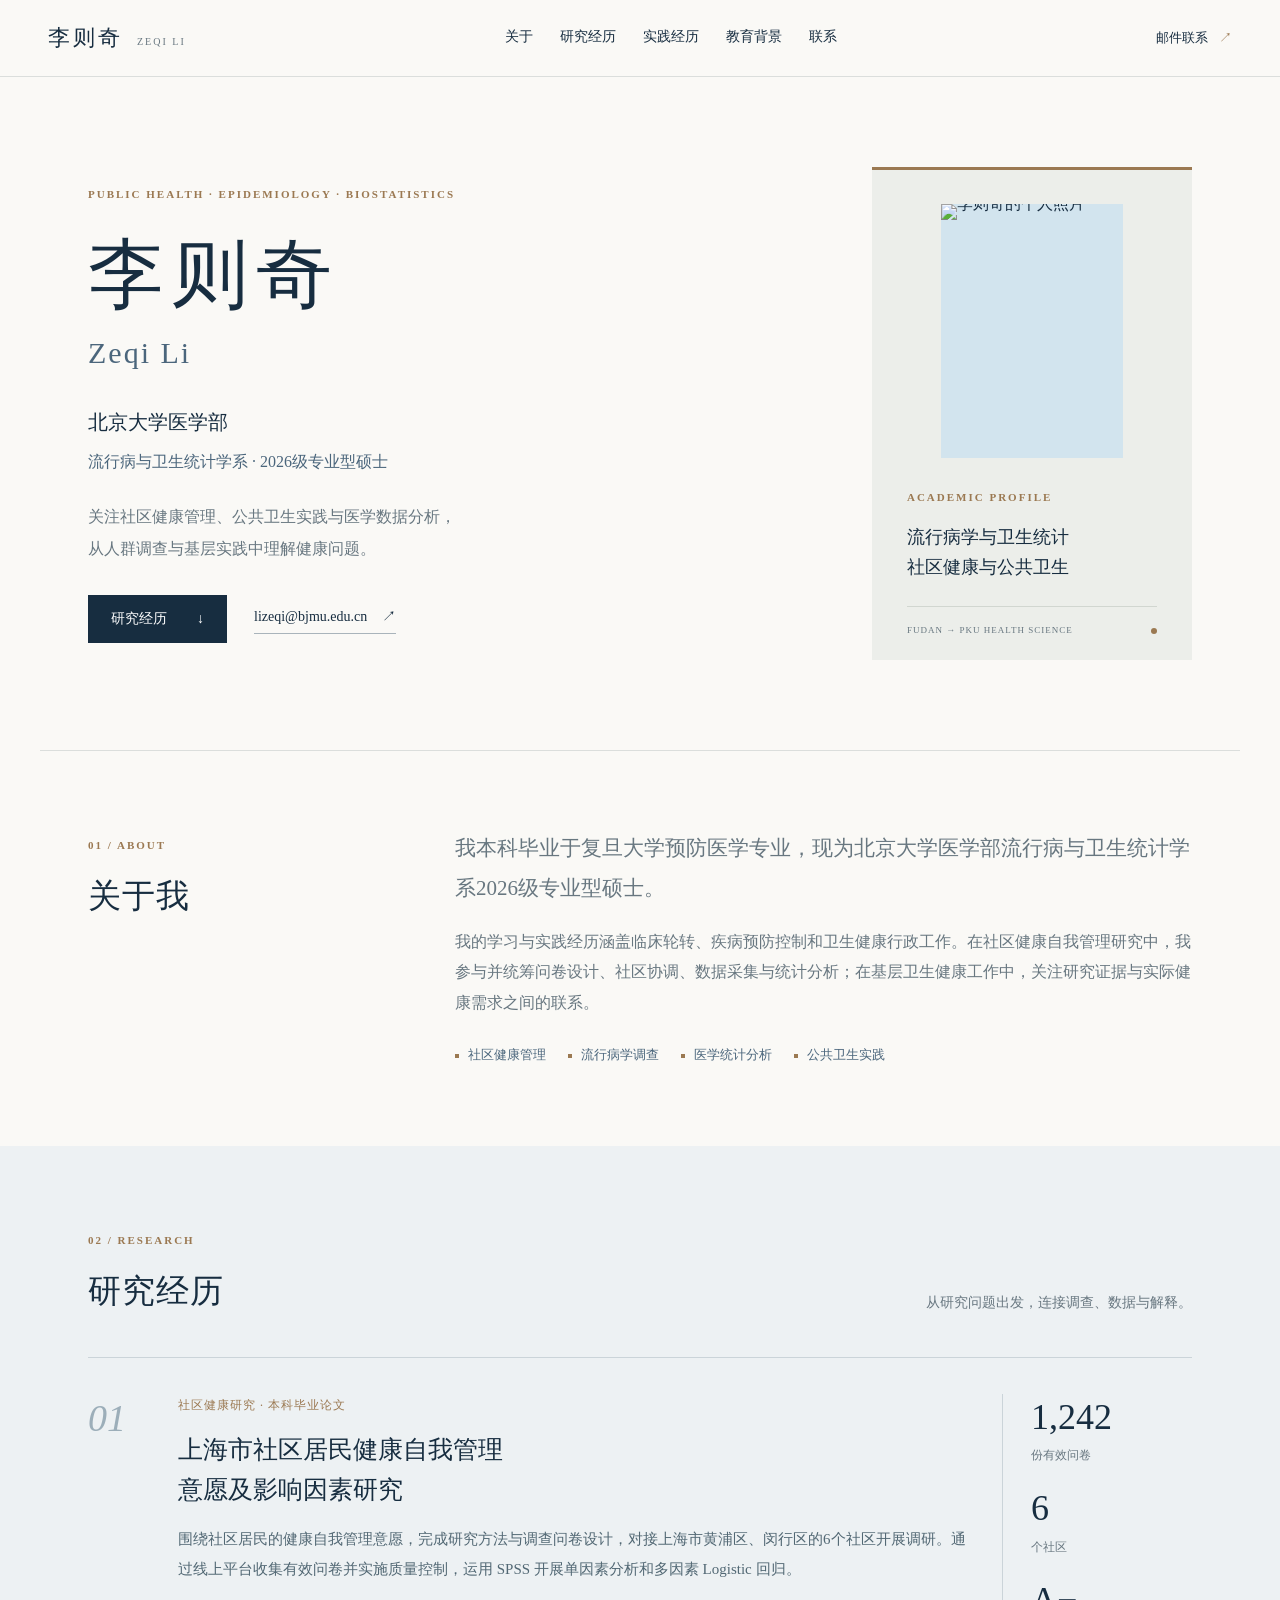
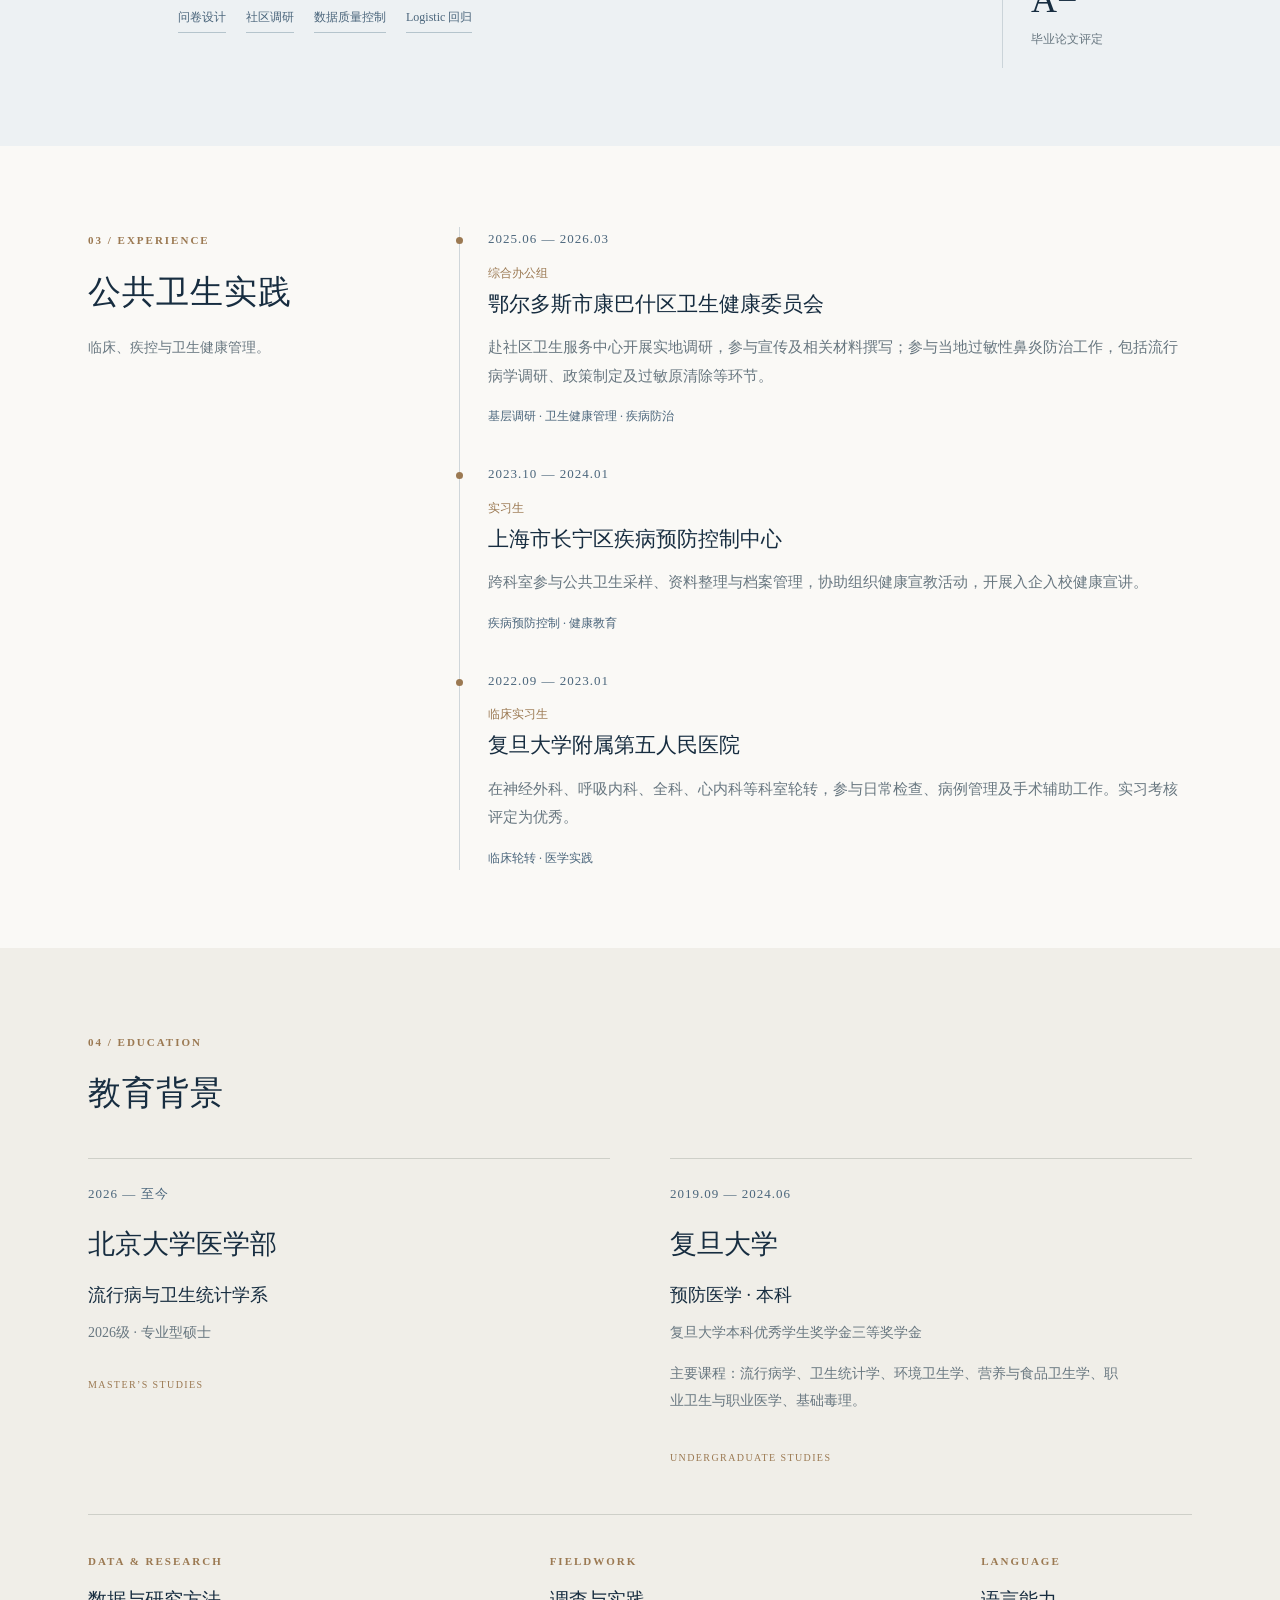
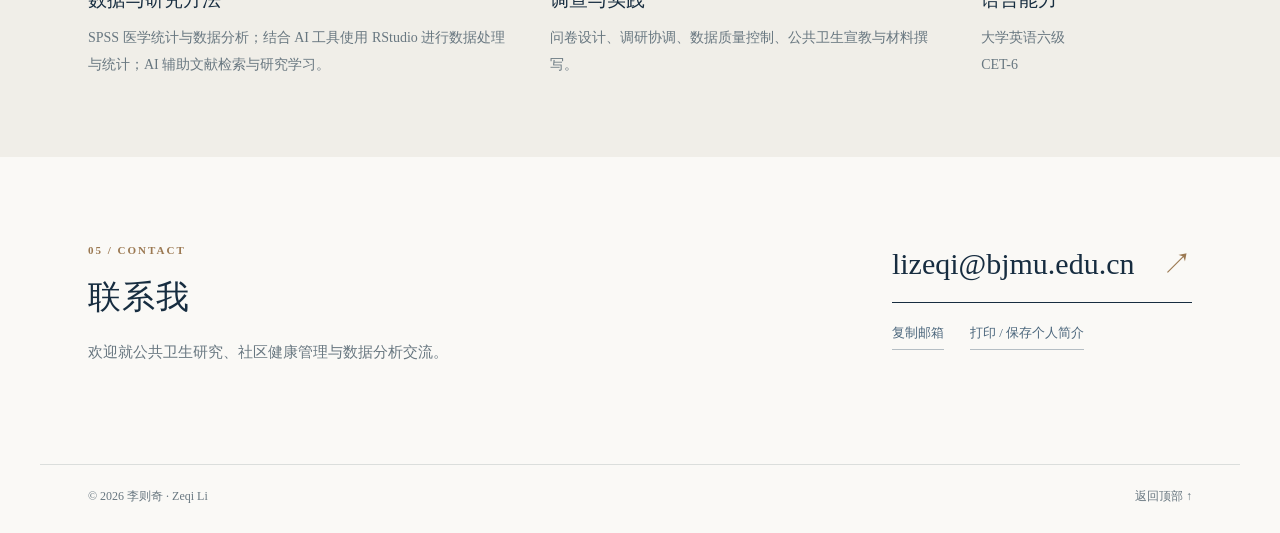
==== index.html @ c4c98eb8 "Publish personal homepage" ====
<!doctype html>
<html lang="zh-CN"><head><meta charset="utf-8"><meta name="viewport" content="width=device-width,initial-scale=1"><meta name="description" content="李则奇的个人主页。北京大学医学部流行病与卫生统计学系2026级专业型硕士，关注社区健康管理、公共卫生实践与医学数据分析。"><meta name="theme-color" content="#172d40"><title>李则奇 | Zeqi Li</title><link rel="icon" href="assets/favicon.svg" type="image/svg+xml"><link rel="stylesheet" href="style.css"></head>
<body><a href="#main" class="skip">跳到正文</a><header class="site-header"><a href="#top" class="wordmark" aria-label="李则奇 首页">李则奇<span>ZEQI LI</span></a><nav aria-label="主要导航"><a href="#about">关于</a><a href="#research">研究经历</a><a href="#experience">实践经历</a><a href="#education">教育背景</a><a href="#contact">联系</a></nav><a class="header-contact" href="mailto:lizeqi@bjmu.edu.cn">邮件联系 <span>↗</span></a></header>
<main id="main"><section id="top" class="hero container"><div class="hero-main"><p class="eyebrow">PUBLIC HEALTH · EPIDEMIOLOGY · BIOSTATISTICS</p><h1>李则奇<span>Zeqi Li</span></h1><p class="affiliation">北京大学医学部<br><span>流行病与卫生统计学系 · 2026级专业型硕士</span></p><p class="hero-description">关注社区健康管理、公共卫生实践与医学数据分析，<br class="desktop-break">从人群调查与基层实践中理解健康问题。</p><div class="hero-actions"><a class="button primary" href="#research">研究经历 <span>↓</span></a><a class="text-link" href="mailto:lizeqi@bjmu.edu.cn">lizeqi@bjmu.edu.cn <span>↗</span></a></div></div><aside class="profile-panel" aria-label="个人简介"><div class="portrait-wrap"><img src="assets/portrait.jpg" width="203" height="284" alt="李则奇的个人照片"></div><div class="profile-caption"><span class="small-label">ACADEMIC PROFILE</span><p>流行病学与卫生统计<br>社区健康与公共卫生</p></div><div class="profile-foot"><span>FUDAN → PKU HEALTH SCIENCE</span><i aria-hidden="true"></i></div></aside></section>
<section id="about" class="container about section"><div class="section-index"><span>01 / ABOUT</span><h2>关于我</h2></div><div class="about-content"><p class="intro">我本科毕业于复旦大学预防医学专业，现为北京大学医学部流行病与卫生统计学系2026级专业型硕士。</p><p>我的学习与实践经历涵盖临床轮转、疾病预防控制和卫生健康行政工作。在社区健康自我管理研究中，我参与并统筹问卷设计、社区协调、数据采集与统计分析；在基层卫生健康工作中，关注研究证据与实际健康需求之间的联系。</p><div class="focus-list" aria-label="关注方向"><span>社区健康管理</span><span>流行病学调查</span><span>医学统计分析</span><span>公共卫生实践</span></div></div></section>
<section id="research" class="research-band"><div class="container section"><div class="section-top"><div class="section-index"><span>02 / RESEARCH</span><h2>研究经历</h2></div><p class="section-note">从研究问题出发，连接调查、数据与解释。</p></div><article class="research-project"><div class="project-number">01</div><div class="project-main"><p class="project-type">社区健康研究 · 本科毕业论文</p><h3>上海市社区居民健康自我管理<br class="desktop-break">意愿及影响因素研究</h3><p>围绕社区居民的健康自我管理意愿，完成研究方法与调查问卷设计，对接上海市黄浦区、闵行区的6个社区开展调研。通过线上平台收集有效问卷并实施质量控制，运用 SPSS 开展单因素分析和多因素 Logistic 回归。</p><div class="project-methods"><span>问卷设计</span><span>社区调研</span><span>数据质量控制</span><span>Logistic 回归</span></div></div><aside class="project-facts"><div><strong>1,242</strong><span>份有效问卷</span></div><div><strong>6</strong><span>个社区</span></div><div><strong>A−</strong><span>毕业论文评定</span></div></aside></article></div></section>
<section id="experience" class="container section experience"><div class="section-index"><span>03 / EXPERIENCE</span><h2>公共卫生实践</h2><p class="section-note">临床、疾控与卫生健康管理。</p></div><div class="timeline"><article><div class="time">2025.06 — 2026.03</div><div class="timeline-content"><p class="role">综合办公组</p><h3>鄂尔多斯市康巴什区卫生健康委员会</h3><p>赴社区卫生服务中心开展实地调研，参与宣传及相关材料撰写；参与当地过敏性鼻炎防治工作，包括流行病学调研、政策制定及过敏原清除等环节。</p><span class="experience-tag">基层调研 · 卫生健康管理 · 疾病防治</span></div></article><article><div class="time">2023.10 — 2024.01</div><div class="timeline-content"><p class="role">实习生</p><h3>上海市长宁区疾病预防控制中心</h3><p>跨科室参与公共卫生采样、资料整理与档案管理，协助组织健康宣教活动，开展入企入校健康宣讲。</p><span class="experience-tag">疾病预防控制 · 健康教育</span></div></article><article><div class="time">2022.09 — 2023.01</div><div class="timeline-content"><p class="role">临床实习生</p><h3>复旦大学附属第五人民医院</h3><p>在神经外科、呼吸内科、全科、心内科等科室轮转，参与日常检查、病例管理及手术辅助工作。实习考核评定为优秀。</p><span class="experience-tag">临床轮转 · 医学实践</span></div></article></div></section>
<section id="education" class="education-band"><div class="container section"><div class="section-top"><div class="section-index"><span>04 / EDUCATION</span><h2>教育背景</h2></div></div><div class="education-grid"><article class="education-item"><p class="education-date">2026 — 至今</p><h3>北京大学医学部</h3><p class="degree">流行病与卫生统计学系</p><p class="muted">2026级 · 专业型硕士</p><span class="education-label">MASTER’S STUDIES</span></article><article class="education-item"><p class="education-date">2019.09 — 2024.06</p><h3>复旦大学</h3><p class="degree">预防医学 · 本科</p><p class="muted">复旦大学本科优秀学生奖学金三等奖学金</p><p class="courses">主要课程：流行病学、卫生统计学、环境卫生学、营养与食品卫生学、职业卫生与职业医学、基础毒理。</p><span class="education-label">UNDERGRADUATE STUDIES</span></article></div><div class="skills"><div><span class="small-label">DATA & RESEARCH</span><h3>数据与研究方法</h3><p>SPSS 医学统计与数据分析；结合 AI 工具使用 RStudio 进行数据处理与统计；AI 辅助文献检索与研究学习。</p></div><div><span class="small-label">FIELDWORK</span><h3>调查与实践</h3><p>问卷设计、调研协调、数据质量控制、公共卫生宣教与材料撰写。</p></div><div><span class="small-label">LANGUAGE</span><h3>语言能力</h3><p>大学英语六级<br>CET-6</p></div></div></div></section>
<section id="contact" class="container section contact"><div><p class="eyebrow">05 / CONTACT</p><h2>联系我</h2><p>欢迎就公共卫生研究、社区健康管理与数据分析交流。</p></div><div class="contact-details"><a class="email-link" href="mailto:lizeqi@bjmu.edu.cn">lizeqi@bjmu.edu.cn <span>↗</span></a><div class="contact-actions"><button id="copy-email" type="button">复制邮箱</button><button id="print-profile" type="button">打印 / 保存个人简介</button></div><p id="copy-status" role="status" aria-live="polite"></p></div></section></main><footer class="container"><span>© 2026 李则奇 · Zeqi Li</span><a href="#top">返回顶部 ↑</a></footer><script src="app.js"></script></body></html>
---- style.css ----
:root{--ink:#172d40;--blue:#4b667c;--paper:#faf9f6;--muted:#687780;--line:#dbdedc;--gold:#9b7952;--serif:"Times New Roman",SimSun,serif}*{box-sizing:border-box}html{scroll-behavior:smooth;scroll-padding-top:95px}body{margin:0;background:var(--paper);color:var(--ink);font-family:var(--serif);font-size:16px;line-height:1.9}a{color:inherit;text-decoration:none}button{font:inherit;cursor:pointer}a:focus-visible,button:focus-visible{outline:3px solid var(--gold);outline-offset:6px}::selection{background:#dce6ed}.container{max-width:1200px;margin:0 auto;padding-left:48px;padding-right:48px}.site-header{position:sticky;top:0;z-index:20;background:#faf9f6f5;backdrop-filter:blur(12px);display:flex;align-items:center;justify-content:space-between;gap:25px;padding:17px 48px;border-bottom:1px solid var(--line)}.wordmark{font-size:22px;letter-spacing:3px;white-space:nowrap}.wordmark>span{font-size:10px;letter-spacing:2px;padding-left:14px;color:var(--muted)}nav{display:flex;gap:27px;white-space:nowrap;font-size:14px}nav a{border-bottom:1px solid transparent}nav a:hover{border-bottom-color:var(--gold)}.header-contact{font-size:13px;white-space:nowrap}.header-contact>span{margin-left:8px;color:var(--gold)}.hero{display:grid;grid-template-columns:1.7fr 1fr;gap:80px;align-items:center;padding-top:90px;padding-bottom:90px;min-height:650px}.eyebrow,.small-label{font-size:11px;letter-spacing:2px;color:var(--gold);font-weight:bold}.eyebrow{margin:0 0 25px}h1{font-size:76px;line-height:1.2;font-weight:500;letter-spacing:8px;margin:0 0 32px}h1>span{display:block;font-size:30px;font-weight:400;letter-spacing:2px;color:var(--blue);margin-top:14px}.affiliation{font-size:20px;line-height:1.9;margin:0 0 22px}.affiliation>span{font-size:16px;color:var(--blue)}.hero-description{font-size:16px;color:var(--muted);line-height:2}.hero-actions{display:flex;gap:27px;align-items:center;margin-top:30px;flex-wrap:wrap}.button{display:inline-flex;gap:30px;align-items:center;border:1px solid var(--ink);padding:10px 22px;font-size:14px}.primary{background:var(--ink);color:white}.primary:hover{background:var(--blue)}.text-link{font-size:14px;display:inline-flex;gap:15px;align-items:center;border-bottom:1px solid #a9b4bb;padding-bottom:3px}.text-link:hover{color:var(--gold)}.profile-panel{position:relative;background:#eceeea;padding:34px 35px 21px;max-width:320px;margin-left:auto;width:100%;border-top:3px solid var(--gold)}.portrait-wrap{margin:0 auto;width:182px;line-height:0;background:#d2e4ee}.portrait-wrap img{display:block;width:182px;height:auto}.profile-caption{padding-top:23px}.profile-caption p{font-size:18px;line-height:1.7;margin:10px 0 23px}.profile-foot{border-top:1px solid #d1d6d0;padding-top:15px;display:flex;align-items:center;justify-content:space-between;gap:10px}.profile-foot span{font-size:9px;letter-spacing:1px;color:var(--muted)}.profile-foot i{display:block;width:6px;height:6px;border-radius:50%;background:var(--gold)}.section{padding-top:78px;padding-bottom:78px}.section-index>span{font-size:11px;letter-spacing:2px;color:var(--gold);font-weight:bold}.section-index h2,h2{font-size:33px;font-weight:500;line-height:1.5;margin:13px 0 0;letter-spacing:1px}h3{font-size:23px;line-height:1.6;font-weight:500;margin:10px 0 14px}.about{display:grid;grid-template-columns:1fr 2.4fr;gap:60px;border-top:1px solid var(--line)}.about-content>.intro{font-size:21px;line-height:1.9;margin:0 0 18px}.about-content>p{font-size:16px;color:var(--muted);margin:0}.focus-list{display:flex;gap:14px 22px;flex-wrap:wrap;margin-top:25px;font-size:13px;color:var(--blue)}.focus-list>span:before{content:"";display:inline-block;width:4px;height:4px;background:var(--gold);margin-right:9px;vertical-align:middle}.research-band{background:#edf1f3}.section-top{display:flex;justify-content:space-between;gap:30px;align-items:end;margin-bottom:40px}.section-note{font-size:14px;color:var(--muted);margin:0;line-height:1.9}.research-project{display:grid;grid-template-columns:60px 1fr 190px;gap:30px;padding:36px 0;border-top:1px solid #cbd4d9}.research-project:last-child{padding-bottom:0}.project-number{font-size:38px;line-height:1.3;color:#9caeb9;font-style:italic}.project-type{font-size:12px;letter-spacing:1px;color:var(--gold);margin:0}.project-main>p:not(.project-type){font-size:15px;color:#526874;line-height:2;margin:0}.project-main h3{margin-top:14px;font-size:25px}.project-methods{display:flex;gap:10px 20px;flex-wrap:wrap;margin-top:22px;font-size:12px;color:var(--blue)}.project-methods span{border-bottom:1px solid #b5c4cc;padding-bottom:3px}.project-facts{border-left:1px solid #cbd4d9;padding-left:28px}.project-facts>div{margin-bottom:18px}.project-facts strong{font-weight:400;font-size:36px;display:block;line-height:1.3}.project-facts span{display:block;font-size:12px;color:var(--muted);margin-top:4px}.project-facts>p{font-size:12px;line-height:1.8;color:var(--muted);margin-top:20px}.project-links{display:flex;gap:24px;flex-wrap:wrap;margin-top:26px}.muted{color:var(--muted)}.experience{display:grid;grid-template-columns:1fr 2.4fr;gap:60px}.experience>.section-index .section-note{margin-top:18px}.timeline{padding-top:3px}.timeline article{position:relative;padding:0 0 34px 28px;border-left:1px solid #cfd6da;margin-left:4px}.timeline article:last-child{padding-bottom:0}.timeline article:before{content:"";position:absolute;width:7px;height:7px;left:-4px;top:10px;border-radius:50%;background:var(--gold)}.time{font-size:13px;color:var(--blue);letter-spacing:1px}.role{font-size:12px;color:var(--gold);margin:10px 0 3px}.timeline h3{font-size:21px;margin:0 0 12px}.timeline-content>p:not(.role){font-size:15px;color:var(--muted);line-height:1.9;margin:0}.experience-tag{font-size:12px;color:var(--blue);display:block;margin-top:15px}.education-band{background:#f0eee8}.education-grid{display:grid;grid-template-columns:1fr 1fr;gap:60px}.education-item{border-top:1px solid #cecfc8;padding-top:23px}.education-date{font-size:13px;letter-spacing:1px;color:var(--blue);margin:0}.education-item h3{font-size:27px;margin:16px 0 12px}.degree{font-size:18px;margin:0}.education-item>.muted{font-size:14px;margin:8px 0}.courses{font-size:14px;line-height:1.9;color:var(--muted);max-width:460px}.education-label{display:inline-block;font-size:10px;letter-spacing:1.4px;color:var(--gold);margin-top:20px}.skills{border-top:1px solid #cecfc8;display:grid;grid-template-columns:1.4fr 1.3fr .7fr;gap:40px;margin-top:42px;padding-top:30px}.skills h3{font-size:19px;margin:10px 0}.skills p{font-size:14px;color:var(--muted);line-height:1.9;margin:0}.contact{display:grid;grid-template-columns:1fr 1fr;gap:50px;align-items:center}.contact .eyebrow{margin-bottom:0}.contact p:not(.eyebrow){color:var(--muted);font-size:15px}.contact-details{justify-self:end}.email-link{font-size:30px;display:block;border-bottom:1px solid var(--ink);padding-bottom:10px}.email-link span{color:var(--gold);margin-left:20px}.contact-actions{display:flex;gap:26px;margin-top:18px}.contact-actions button{border:0;border-bottom:1px solid #b5bec4;padding:0 0 4px;background:transparent;color:var(--blue);font-size:13px}.contact-actions button:hover{color:var(--gold)}#copy-status{min-height:24px;font-size:12px;margin-bottom:0}footer{border-top:1px solid var(--line);padding-top:20px;padding-bottom:25px;display:flex;justify-content:space-between;font-size:12px;color:var(--muted)}.skip{position:fixed;top:-60px;background:white;color:var(--ink);padding:8px 18px;z-index:50}.skip:focus{top:0}@media(max-width:1000px){.container{padding-left:32px;padding-right:32px}.site-header{padding-left:32px;padding-right:32px}nav{gap:20px}.wordmark span{display:none}.hero{gap:45px}.profile-panel{padding-left:23px;padding-right:23px}.about,.experience{grid-template-columns:1fr 2.7fr;gap:35px}.research-project{grid-template-columns:45px 1fr 160px;gap:22px}.project-facts{padding-left:20px}.project-facts strong{font-size:31px}.email-link{font-size:26px}.education-grid{gap:35px}}@media(max-width:740px){html{scroll-padding-top:115px}.site-header{padding:13px 23px;flex-wrap:wrap;gap:10px}.wordmark{font-size:20px}.wordmark span{display:inline;font-size:9px;padding-left:10px}.header-contact{font-size:12px}nav{order:3;width:100%;gap:25px;overflow-x:auto;font-size:13px;padding-top:5px}.container{padding-left:24px;padding-right:24px}.hero{grid-template-columns:1fr;gap:35px;padding-top:45px;padding-bottom:45px;min-height:0}.eyebrow{font-size:9px;letter-spacing:1.6px}.hero h1{font-size:60px;margin-bottom:25px}.hero h1 span{font-size:25px}.affiliation{font-size:19px}.affiliation>span{font-size:14px}.hero-description{font-size:15px}.desktop-break{display:none}.hero-actions{gap:20px}.profile-panel{display:grid;grid-template-columns:115px 1fr;gap:20px;padding:20px;margin:0;max-width:none;align-items:center}.portrait-wrap,.portrait-wrap img{width:115px}.profile-caption{padding:0}.profile-caption p{font-size:15px;margin:10px 0 0}.profile-caption .small-label{font-size:9px;letter-spacing:1px}.profile-foot{grid-column:1/-1;padding-top:10px}.section{padding-top:50px;padding-bottom:50px}.about,.experience,.contact{grid-template-columns:1fr;gap:25px}h2,.section-index h2{font-size:29px}.about-content>.intro{font-size:19px}.section-top{display:block;margin-bottom:28px}.section-top>.section-note{margin-top:16px}.research-project{grid-template-columns:30px 1fr;gap:18px;padding:28px 0}.project-number{font-size:26px}.project-main h3{font-size:23px}.project-type{font-size:11px;letter-spacing:0}.project-main>p:not(.project-type){font-size:14px}.project-facts{grid-column:2;display:flex;flex-wrap:wrap;gap:20px;border-left:0;border-top:1px solid #cbd4d9;padding:20px 0 0}.project-facts>div{margin:0}.project-facts strong{font-size:29px}.project-facts>p{margin:0;align-self:center}.project-links{gap:18px}.project-links .text-link{font-size:13px}.education-grid{grid-template-columns:1fr;gap:30px}.education-item h3{font-size:24px}.education-label{margin-top:12px}.skills{grid-template-columns:1fr;gap:26px;margin-top:30px}.skills h3{margin:7px 0}.contact-details{justify-self:start;width:100%}.email-link{font-size:26px;word-break:break-word}.email-link span{margin-left:10px}.contact-actions{gap:22px}footer{font-size:11px}.time{font-size:12px}.timeline h3{font-size:20px}.timeline article{padding-left:22px}}@media(prefers-reduced-motion:reduce){html{scroll-behavior:auto}}@media print{@page{size:A4;margin:16mm}body{background:white;font-size:12pt;color:black;line-height:1.6}.site-header,.hero-actions,.profile-panel,.contact-actions,#copy-status,footer,.skip,.project-links,.section-note,.project-number{display:none!important}.container{padding-left:0;padding-right:0;max-width:none}.hero{display:block;min-height:0;padding:0 0 18px}.hero h1{font-size:24pt;letter-spacing:2px;margin:8px 0}.hero h1 span{display:inline;font-size:16pt;margin-left:20px}.eyebrow{font-size:9pt}.affiliation{font-size:12pt;margin-bottom:8px}.hero-description{font-size:12pt;margin:8px 0}.section{padding:20px 0}.about,.experience,.contact{display:block}.section-index h2,h2{font-size:16pt;margin:5px 0 12px}.section-index>span,.small-label{font-size:8pt}.about-content>.intro{font-size:12pt}.research-band,.education-band{background:white}.research-project{display:block;padding:18px 0;break-inside:avoid}.project-main h3,.timeline h3,.education-item h3{font-size:14pt}.project-facts{display:flex;gap:20px;border:0;padding:10px 0 0}.project-facts>div{margin:0}.project-facts strong{display:inline;font-size:12pt;font-weight:bold}.project-facts span{display:inline;font-size:10pt;margin-left:5px}.project-facts>p{display:none}.project-main>p:not(.project-type),.timeline-content>p:not(.role),.skills p{font-size:12pt}.project-methods,.focus-list{font-size:10pt}.timeline{margin-top:15px}.timeline article,.education-item,.skills>div{break-inside:avoid}.skills{grid-template-columns:1fr 1fr;gap:20px}.education-grid{gap:30px}.contact{padding-bottom:0}.contact p{margin:5px 0}.contact-details{margin-top:10px}.email-link{font-size:14pt;border:0}.email-link span{display:none}a{color:black}h2,h3{break-after:avoid}}
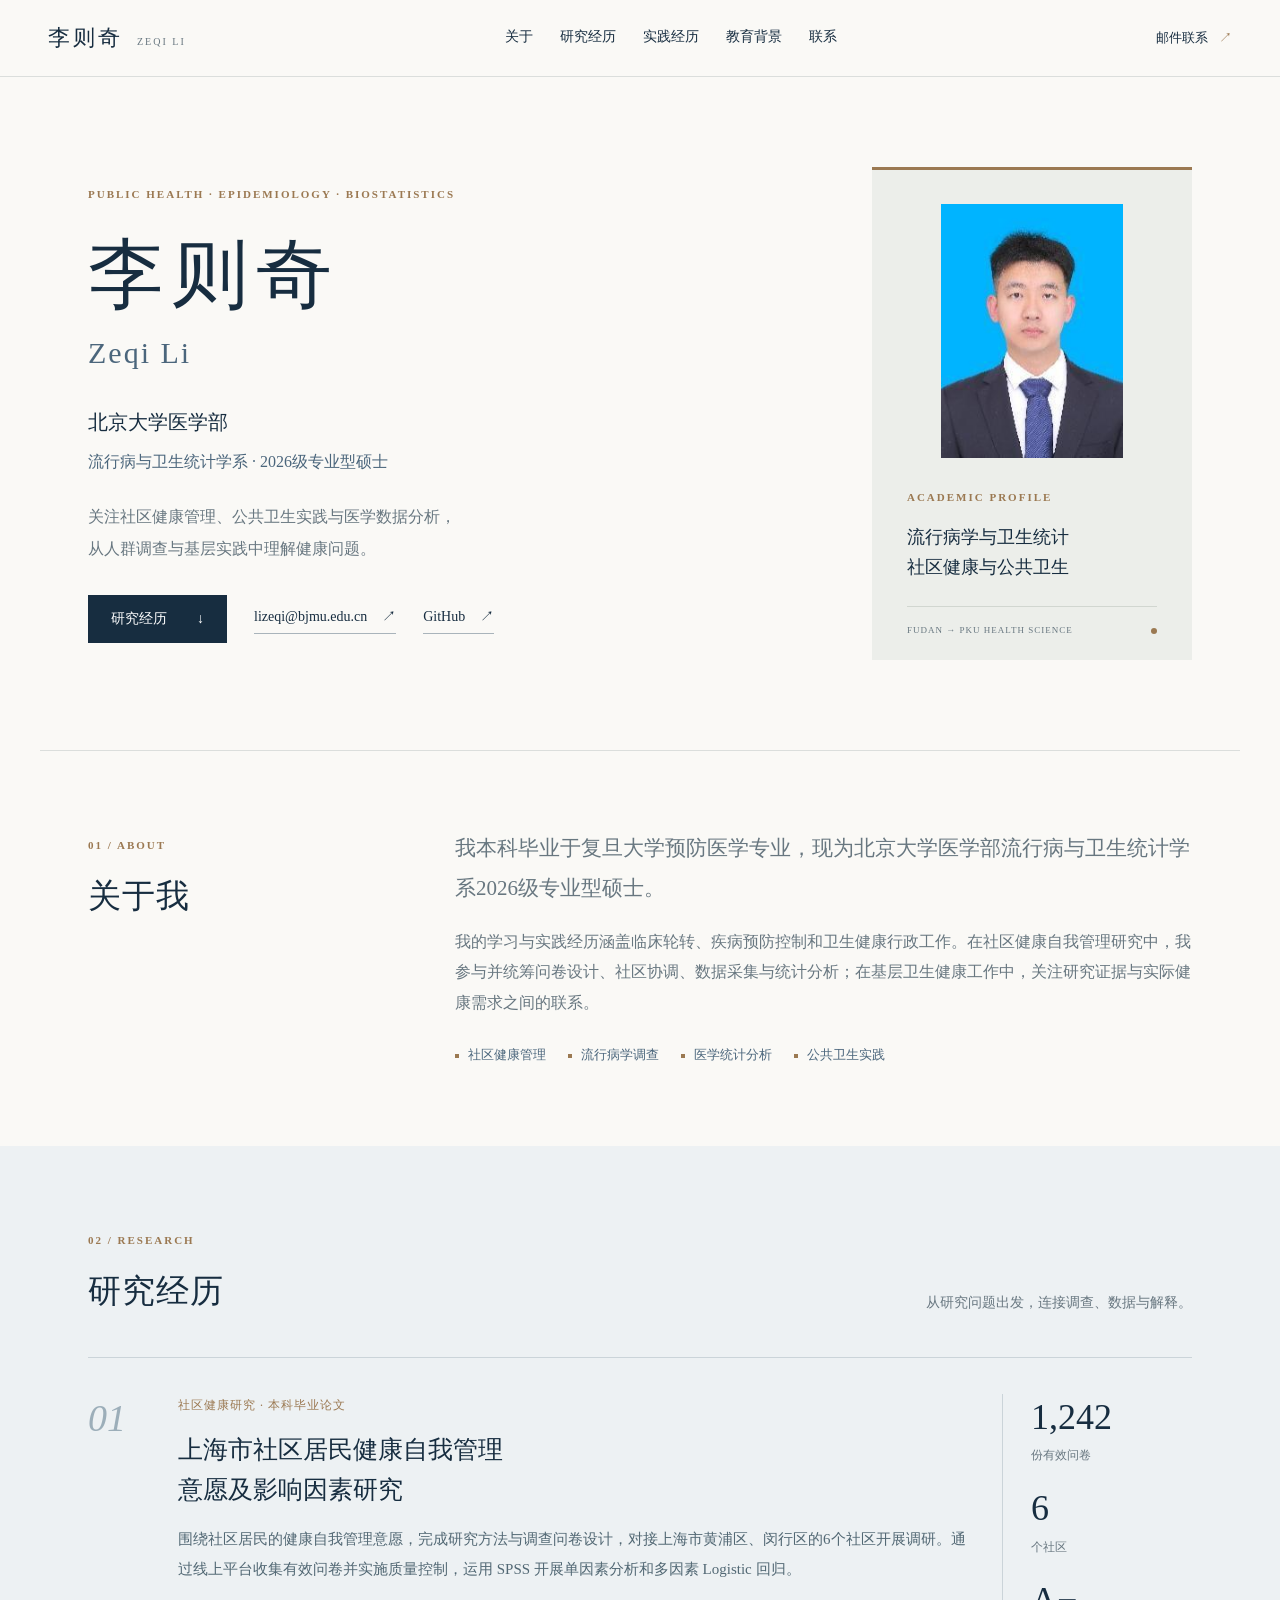
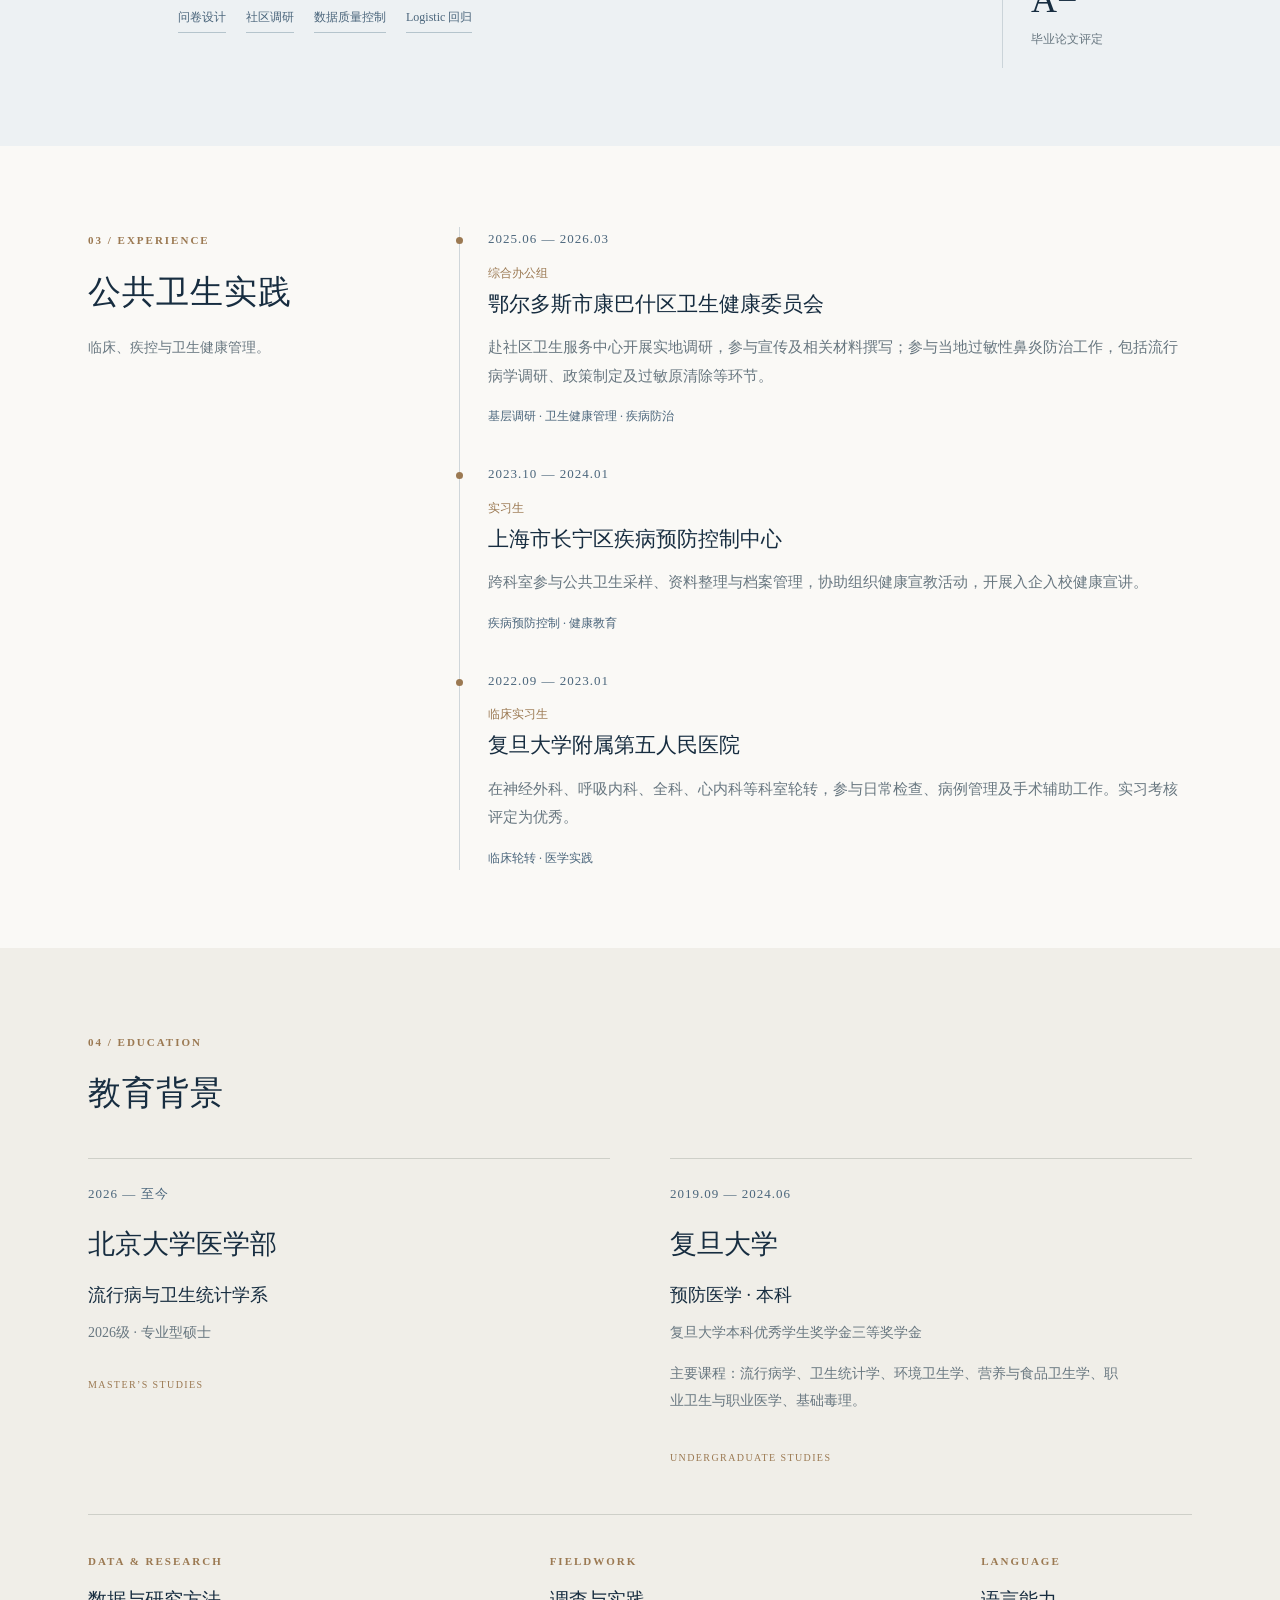
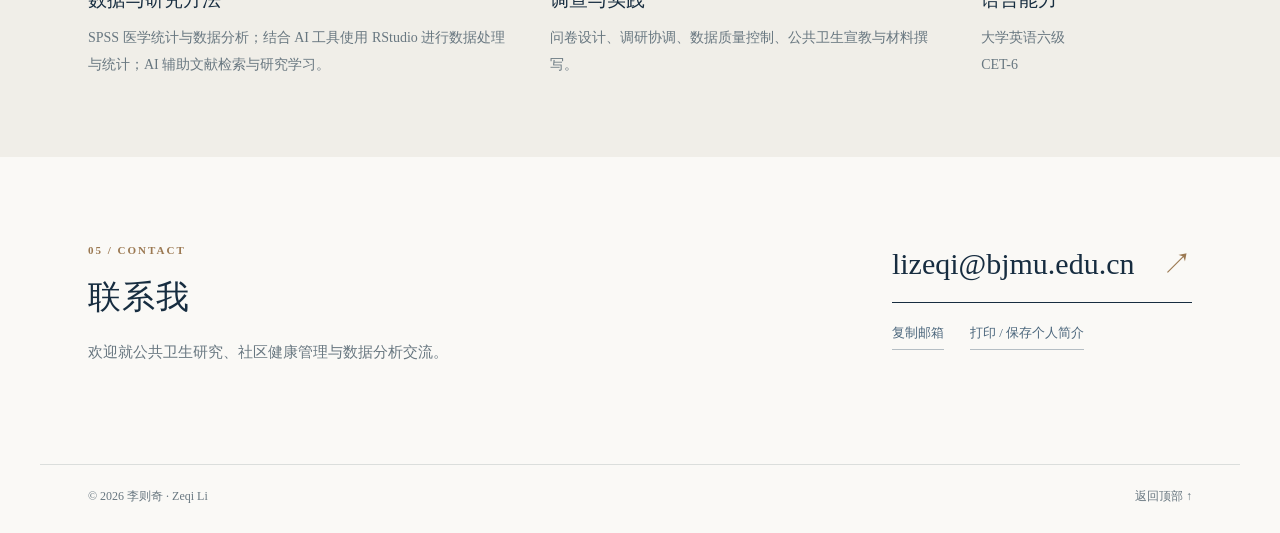
==== commit 448c3599: "Link personal homepage to GitHub profile" ====
--- a/index.html
+++ b/index.html
@@ -1,7 +1,7 @@
 <!doctype html>
 <html lang="zh-CN"><head><meta charset="utf-8"><meta name="viewport" content="width=device-width,initial-scale=1"><meta name="description" content="李则奇的个人主页。北京大学医学部流行病与卫生统计学系2026级专业型硕士，关注社区健康管理、公共卫生实践与医学数据分析。"><meta name="theme-color" content="#172d40"><title>李则奇 | Zeqi Li</title><link rel="icon" href="assets/favicon.svg" type="image/svg+xml"><link rel="stylesheet" href="style.css"></head>
 <body><a href="#main" class="skip">跳到正文</a><header class="site-header"><a href="#top" class="wordmark" aria-label="李则奇 首页">李则奇<span>ZEQI LI</span></a><nav aria-label="主要导航"><a href="#about">关于</a><a href="#research">研究经历</a><a href="#experience">实践经历</a><a href="#education">教育背景</a><a href="#contact">联系</a></nav><a class="header-contact" href="mailto:lizeqi@bjmu.edu.cn">邮件联系 <span>↗</span></a></header>
-<main id="main"><section id="top" class="hero container"><div class="hero-main"><p class="eyebrow">PUBLIC HEALTH · EPIDEMIOLOGY · BIOSTATISTICS</p><h1>李则奇<span>Zeqi Li</span></h1><p class="affiliation">北京大学医学部<br><span>流行病与卫生统计学系 · 2026级专业型硕士</span></p><p class="hero-description">关注社区健康管理、公共卫生实践与医学数据分析，<br class="desktop-break">从人群调查与基层实践中理解健康问题。</p><div class="hero-actions"><a class="button primary" href="#research">研究经历 <span>↓</span></a><a class="text-link" href="mailto:lizeqi@bjmu.edu.cn">lizeqi@bjmu.edu.cn <span>↗</span></a></div></div><aside class="profile-panel" aria-label="个人简介"><div class="portrait-wrap"><img src="assets/portrait.jpg" width="203" height="284" alt="李则奇的个人照片"></div><div class="profile-caption"><span class="small-label">ACADEMIC PROFILE</span><p>流行病学与卫生统计<br>社区健康与公共卫生</p></div><div class="profile-foot"><span>FUDAN → PKU HEALTH SCIENCE</span><i aria-hidden="true"></i></div></aside></section>
+<main id="main"><section id="top" class="hero container"><div class="hero-main"><p class="eyebrow">PUBLIC HEALTH · EPIDEMIOLOGY · BIOSTATISTICS</p><h1>李则奇<span>Zeqi Li</span></h1><p class="affiliation">北京大学医学部<br><span>流行病与卫生统计学系 · 2026级专业型硕士</span></p><p class="hero-description">关注社区健康管理、公共卫生实践与医学数据分析，<br class="desktop-break">从人群调查与基层实践中理解健康问题。</p><div class="hero-actions"><a class="button primary" href="#research">研究经历 <span>↓</span></a><a class="text-link" href="mailto:lizeqi@bjmu.edu.cn">lizeqi@bjmu.edu.cn <span>↗</span></a><a class="text-link" href="https://github.com/li1210597157-blip">GitHub <span aria-hidden="true">↗</span></a></div></div><aside class="profile-panel" aria-label="个人简介"><div class="portrait-wrap"><img src="assets/portrait.jpg" width="203" height="284" alt="李则奇的个人照片"></div><div class="profile-caption"><span class="small-label">ACADEMIC PROFILE</span><p>流行病学与卫生统计<br>社区健康与公共卫生</p></div><div class="profile-foot"><span>FUDAN → PKU HEALTH SCIENCE</span><i aria-hidden="true"></i></div></aside></section>
 <section id="about" class="container about section"><div class="section-index"><span>01 / ABOUT</span><h2>关于我</h2></div><div class="about-content"><p class="intro">我本科毕业于复旦大学预防医学专业，现为北京大学医学部流行病与卫生统计学系2026级专业型硕士。</p><p>我的学习与实践经历涵盖临床轮转、疾病预防控制和卫生健康行政工作。在社区健康自我管理研究中，我参与并统筹问卷设计、社区协调、数据采集与统计分析；在基层卫生健康工作中，关注研究证据与实际健康需求之间的联系。</p><div class="focus-list" aria-label="关注方向"><span>社区健康管理</span><span>流行病学调查</span><span>医学统计分析</span><span>公共卫生实践</span></div></div></section>
 <section id="research" class="research-band"><div class="container section"><div class="section-top"><div class="section-index"><span>02 / RESEARCH</span><h2>研究经历</h2></div><p class="section-note">从研究问题出发，连接调查、数据与解释。</p></div><article class="research-project"><div class="project-number">01</div><div class="project-main"><p class="project-type">社区健康研究 · 本科毕业论文</p><h3>上海市社区居民健康自我管理<br class="desktop-break">意愿及影响因素研究</h3><p>围绕社区居民的健康自我管理意愿，完成研究方法与调查问卷设计，对接上海市黄浦区、闵行区的6个社区开展调研。通过线上平台收集有效问卷并实施质量控制，运用 SPSS 开展单因素分析和多因素 Logistic 回归。</p><div class="project-methods"><span>问卷设计</span><span>社区调研</span><span>数据质量控制</span><span>Logistic 回归</span></div></div><aside class="project-facts"><div><strong>1,242</strong><span>份有效问卷</span></div><div><strong>6</strong><span>个社区</span></div><div><strong>A−</strong><span>毕业论文评定</span></div></aside></article></div></section>
 <section id="experience" class="container section experience"><div class="section-index"><span>03 / EXPERIENCE</span><h2>公共卫生实践</h2><p class="section-note">临床、疾控与卫生健康管理。</p></div><div class="timeline"><article><div class="time">2025.06 — 2026.03</div><div class="timeline-content"><p class="role">综合办公组</p><h3>鄂尔多斯市康巴什区卫生健康委员会</h3><p>赴社区卫生服务中心开展实地调研，参与宣传及相关材料撰写；参与当地过敏性鼻炎防治工作，包括流行病学调研、政策制定及过敏原清除等环节。</p><span class="experience-tag">基层调研 · 卫生健康管理 · 疾病防治</span></div></article><article><div class="time">2023.10 — 2024.01</div><div class="timeline-content"><p class="role">实习生</p><h3>上海市长宁区疾病预防控制中心</h3><p>跨科室参与公共卫生采样、资料整理与档案管理，协助组织健康宣教活动，开展入企入校健康宣讲。</p><span class="experience-tag">疾病预防控制 · 健康教育</span></div></article><article><div class="time">2022.09 — 2023.01</div><div class="timeline-content"><p class="role">临床实习生</p><h3>复旦大学附属第五人民医院</h3><p>在神经外科、呼吸内科、全科、心内科等科室轮转，参与日常检查、病例管理及手术辅助工作。实习考核评定为优秀。</p><span class="experience-tag">临床轮转 · 医学实践</span></div></article></div></section>
